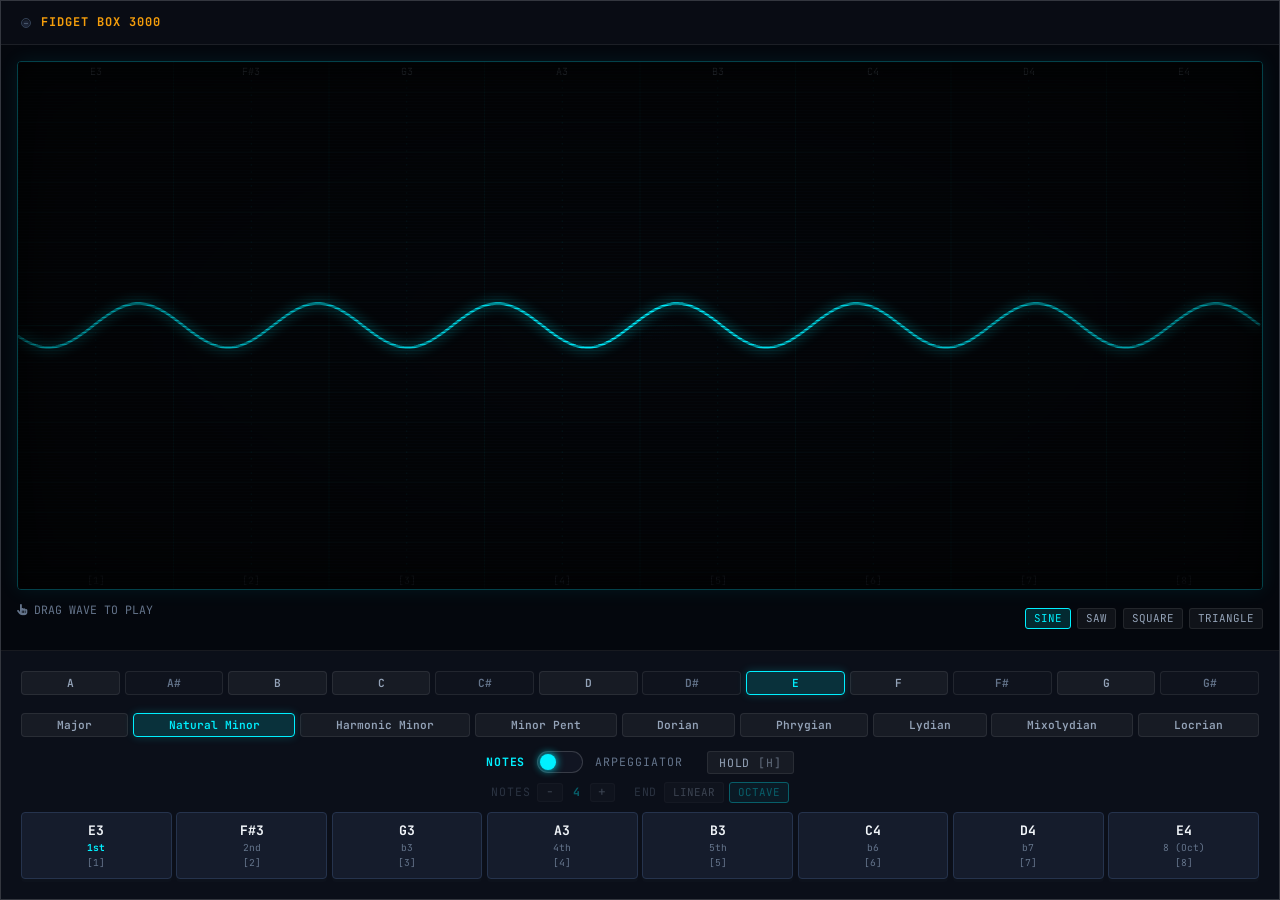
==== synth/index.html @ 09c52c7c "Split synth into ES modules; add /synth/ standalone PWA - js/synth/*: engine, voices, ribbon, scope," ====
<!DOCTYPE html>
<html lang="en">
<head>
  <meta charset="UTF-8">
  <meta name="viewport" content="width=device-width, initial-scale=1.0, maximum-scale=1.0, user-scalable=no, viewport-fit=cover">
  <title>Fidget Box 3000 | Zathu Software</title>
  <meta name="description" content="Fidget Box 3000: a playable scale synthesizer with an oscilloscope. Drag the wave or tap the keys. Works offline and installs as an app.">
  <meta name="theme-color" content="#07090e">
  <link rel="canonical" href="https://zathu.net/synth/">

  <!-- PWA -->
  <link rel="manifest" href="/synth/manifest.webmanifest">
  <meta name="mobile-web-app-capable" content="yes">
  <meta name="apple-mobile-web-app-capable" content="yes">
  <meta name="apple-mobile-web-app-title" content="Fidget Box">
  <meta name="apple-mobile-web-app-status-bar-style" content="black-translucent">
  <link rel="apple-touch-icon" href="/assets/synth/apple-touch-icon.png">

  <link rel="icon" type="image/svg+xml" href="/assets/favicon.svg">
  <link rel="alternate icon" href="/assets/synth/icon-192.png">

  <link rel="preconnect" href="https://fonts.googleapis.com">
  <link rel="preconnect" href="https://fonts.gstatic.com" crossorigin>
  <link href="https://fonts.googleapis.com/css2?family=Chakra+Petch:wght@500;600;700&family=JetBrains+Mono:wght@400;500;700;800&family=Space+Grotesk:wght@500;600;700;800&display=swap" rel="stylesheet">
  <link rel="stylesheet" href="https://cdnjs.cloudflare.com/ajax/libs/font-awesome/6.5.1/css/all.min.css">

  <link rel="stylesheet" href="/css/base.css">
  <link rel="stylesheet" href="/css/synth.css">
</head>
<body class="synth-app">
  <div id="synth-mount"></div>
  <script type="module" src="/js/synth-page.js"></script>
</body>
</html>
---- css/base.css ----
/* Shared by the site and the /synth app: design tokens, reset, page background. */
/* ==========================================================================
   ZATHU SOFTWARE - INDUSTRIAL CYBER-AUDIO / HACKER / GAMER DESIGN SYSTEM
   ========================================================================== */

:root {
  /* Color Palette */
  --bg-dark: #07090e;
  --bg-chassis: #0d111a;
  --bg-panel: #131826;
  --bg-panel-elevated: #1a2235;
  --bg-card: rgba(19, 24, 38, 0.75);
  
  --border-dim: rgba(255, 255, 255, 0.08);
  --border-mid: rgba(255, 255, 255, 0.16);
  --border-glow: rgba(0, 240, 255, 0.3);

  /* Cyber & Analog Accent Neon */
  --neon-cyan: #00f0ff;
  --neon-cyan-glow: rgba(0, 240, 255, 0.4);
  --neon-emerald: #10b981;
  --neon-emerald-glow: rgba(16, 185, 129, 0.4);
  --neon-amber: #f59e0b;
  --neon-amber-glow: rgba(245, 158, 11, 0.45);
  --neon-magenta: #ec4899;
  --neon-magenta-glow: rgba(236, 72, 153, 0.45);
  --neon-purple: #a855f7;
  --neon-purple-glow: rgba(168, 85, 247, 0.4);

  /* Text Colors */
  --text-main: #f1f5f9;
  --text-muted: #94a3b8;
  --text-dim: #64748b;
  --text-code: #38bdf8;

  /* Typography */
  --font-display: 'Space Grotesk', -apple-system, BlinkMacSystemFont, sans-serif;
  --font-mono: 'JetBrains Mono', 'Fira Code', monospace;
  --font-accent: 'Chakra Petch', 'Space Grotesk', sans-serif;

  /* Layout */
  --max-width: 1240px;
  --header-height: 72px;
  --radius-sm: 4px;
  --radius-md: 8px;
  --radius-lg: 14px;
  --radius-xl: 20px;
}

/* Base & Reset */
*, *::before, *::after {
  box-sizing: border-box;
  margin: 0;
  padding: 0;
}

html {
  scroll-behavior: smooth;
  font-size: 16px;
  background-color: var(--bg-dark);
  color: var(--text-main);
  font-family: var(--font-display);
  -webkit-font-smoothing: antialiased;
  -moz-osx-font-smoothing: grayscale;
}

body {
  min-height: 100vh;
  background: 
    radial-gradient(circle at 10% 20%, rgba(168, 85, 247, 0.12) 0%, transparent 40%),
    radial-gradient(circle at 90% 10%, rgba(0, 240, 255, 0.10) 0%, transparent 45%),
    radial-gradient(circle at 50% 50%, rgba(16, 185, 129, 0.06) 0%, transparent 60%),
    radial-gradient(circle at 80% 85%, rgba(245, 158, 11, 0.08) 0%, transparent 50%),
    linear-gradient(180deg, #06070a 0%, #0a0e17 50%, #06080e 100%);
  background-attachment: fixed;
  overflow-x: hidden;
  position: relative;
  line-height: 1.6;
}

/* Subtle PCB / Grid Pattern in background */
body::before {
  content: '';
  position: fixed;
  top: 0;
  left: 0;
  right: 0;
  bottom: 0;
  background-image: 
    linear-gradient(rgba(255, 255, 255, 0.018) 1px, transparent 1px),
    linear-gradient(90deg, rgba(255, 255, 255, 0.018) 1px, transparent 1px);
  background-size: 40px 40px;
  pointer-events: none;
  z-index: 0;
}

/* Links & Typography */
a {
  color: inherit;
  text-decoration: none;
  transition: all 0.2s cubic-bezier(0.16, 1, 0.3, 1);
}

code, pre, .font-mono {
  font-family: var(--font-mono);
}

.font-accent {
  font-family: var(--font-accent);
}

/* No pinch or double-tap zoom: allow scrolling only */
html,
body {
  touch-action: pan-x pan-y;
}

/* Container */
.container {
  width: 100%;
  max-width: var(--max-width);
  margin: 0 auto;
  padding: 0 1.5rem;
  position: relative;
  z-index: 2;
}
---- css/synth.css ----
/* The synth rack (FIDGET BOX 3000). Shared by the site's hero and the /synth app. */
/* Hero Hardware Rack Card / Oscilloscope */
.hardware-chassis-card {
  background: var(--bg-chassis);
  border: 1px solid var(--border-mid);
  border-radius: var(--radius-lg);
  box-shadow: 
    0 20px 50px rgba(0, 0, 0, 0.7),
    0 0 0 1px rgba(255, 255, 255, 0.05),
    inset 0 1px 0 rgba(255, 255, 255, 0.1);
  overflow: hidden;
  position: relative;
}

.hardware-rack-header {
  background: #090c14;
  padding: 0.75rem 1.25rem;
  border-bottom: 1px solid var(--border-dim);
  display: flex;
  justify-content: space-between;
  align-items: center;
  font-family: var(--font-mono);
  font-size: 0.75rem;
}

.rack-header-left {
  display: flex;
  align-items: center;
  gap: 0.6rem;
  color: var(--text-muted);
}

.rack-screw {
  width: 10px;
  height: 10px;
  background: #1e2638;
  border-radius: 50%;
  border: 1px solid #334155;
  box-shadow: inset 0 1px 2px rgba(0,0,0,0.8);
  position: relative;
}

.rack-screw::before {
  content: '';
  position: absolute;
  top: 4px; left: 2px; right: 2px; height: 1px;
  background: #475569;
}

.rack-title {
  font-weight: 700;
  letter-spacing: 1px;
  color: var(--neon-amber);
}

.rack-header-right {
  display: flex;
  align-items: center;
  gap: 0.5rem;
}

.led-cluster {
  display: flex;
  gap: 0.35rem;
}

.led {
  width: 6px;
  height: 6px;
  border-radius: 50%;
}

.led-cyan { background: var(--neon-cyan); box-shadow: 0 0 6px var(--neon-cyan); }
.led-magenta { background: var(--neon-magenta); box-shadow: 0 0 6px var(--neon-magenta); }
.led-green { background: var(--neon-emerald); box-shadow: 0 0 6px var(--neon-emerald); }

/* Oscilloscope Display with Permanent CRT Phosphor Tube */
.oscilloscope-screen-wrapper {
  background: #04070d;
  position: relative;
  padding: 1rem;
  border-bottom: 1px solid var(--border-dim);
}

.oscilloscope-crt-frame {
  position: relative;
  overflow: hidden;
  border-radius: var(--radius-sm);
  border: 1px solid rgba(0, 240, 255, 0.25);
  box-shadow: 
    inset 0 0 40px rgba(0, 0, 0, 0.95),
    inset 0 0 15px rgba(0, 240, 255, 0.1),
    0 0 20px rgba(0, 240, 255, 0.08);
}

.oscilloscope-canvas {
  width: 100%;
  height: 180px;
  display: block;
  background: #020509;
}

/* Permanent CRT Phosphor Scanlines & Bezel Vignette */
.oscilloscope-crt-scanlines {
  position: absolute;
  top: 0;
  left: 0;
  right: 0;
  bottom: 0;
  pointer-events: none;
  background: 
    linear-gradient(rgba(18, 16, 16, 0) 50%, rgba(0, 0, 0, 0.38) 50%),
    radial-gradient(ellipse at center, rgba(0, 240, 255, 0.03) 0%, rgba(0, 0, 0, 0.55) 90%);
  background-size: 100% 3px, 100% 100%;
  border-radius: var(--radius-sm);
  box-shadow: 
    inset 0 0 35px rgba(0, 0, 0, 0.95),
    inset 0 1px 1px rgba(255, 255, 255, 0.12);
  mix-blend-mode: hard-light;
}

.oscilloscope-meta {
  display: flex;
  justify-content: space-between;
  align-items: center;
  margin-top: 0.75rem;
  font-family: var(--font-mono);
  font-size: 0.72rem;
  color: var(--text-dim);
}

.scope-wave-selector {
  display: flex;
  gap: 0.4rem;
}

.scope-btn {
  background: rgba(255, 255, 255, 0.05);
  border: 1px solid var(--border-dim);
  color: var(--text-muted);
  font-family: var(--font-mono);
  font-size: 0.68rem;
  padding: 0.15rem 0.5rem;
  border-radius: 3px;
  cursor: pointer;
  transition: all 0.2s;
}

.scope-btn.active, .scope-btn:hover {
  background: rgba(0, 240, 255, 0.15);
  color: var(--neon-cyan);
  border-color: var(--neon-cyan);
}

/* Interactive Key of E Scale / Mode Synthesizer */
.synth-bar-controls {
  padding: 1.25rem;
  background: #0b0f19;
}

.mode-switcher-bar {
  display: flex;
  align-items: center;
  justify-content: space-between;
  flex-wrap: wrap;
  gap: 0.5rem;
  margin-bottom: 0.85rem;
  font-family: var(--font-mono);
}

.mode-bar-label {
  font-size: 0.72rem;
  color: var(--text-dim);
  text-transform: uppercase;
  letter-spacing: 0.8px;
  display: flex;
  align-items: center;
  gap: 0.4rem;
  font-weight: 700;
}

.root-key-selector {
  display: flex;
  align-items: center;
  gap: 0.35rem;
}

.synth-select {
  background: #111827;
  border: 1px solid var(--border-mid);
  color: var(--neon-cyan);
  font-family: var(--font-mono);
  font-size: 0.72rem;
  font-weight: 700;
  padding: 0.2rem 0.5rem;
  border-radius: var(--radius-sm);
  cursor: pointer;
  outline: none;
  transition: all 0.2s ease;
}

.synth-select:hover, .synth-select:focus {
  border-color: var(--neon-cyan);
  box-shadow: 0 0 8px rgba(0, 240, 255, 0.25);
}

.mode-btn-group {
  display: flex;
  align-items: center;
  gap: 0.3rem;
  flex-wrap: wrap;
}

.mode-btn {
  background: rgba(255, 255, 255, 0.05);
  border: 1px solid var(--border-dim);
  color: var(--text-muted);
  font-family: var(--font-mono);
  font-size: 0.7rem;
  font-weight: 600;
  padding: 0.25rem 0.5rem;
  border-radius: var(--radius-sm);
  cursor: pointer;
  transition: all 0.18s ease;
}

.mode-btn:hover {
  background: rgba(255, 255, 255, 0.1);
  color: var(--text-main);
  border-color: var(--border-mid);
}

.mode-btn.active {
  background: rgba(0, 240, 255, 0.15);
  color: var(--neon-cyan);
  border-color: var(--neon-cyan);
  box-shadow: 0 0 10px rgba(0, 240, 255, 0.2);
}

/* Number buttons row: strictly flex single-row on desktop */
.synth-keys-grid {
  display: flex;
  flex-wrap: nowrap;
  gap: 0.3rem;
  width: 100%;
}

.synth-key {
  flex: 1 1 0;
  min-width: 0;
  background: #151c2c;
  border: 1px solid #25334d;
  border-radius: var(--radius-sm);
  padding: 0.55rem 0.1rem;
  display: flex;
  flex-direction: column;
  align-items: center;
  justify-content: center;
  cursor: pointer;
  user-select: none;
  transition: all 0.12s ease;
  box-shadow: 0 3px 0 #0d121c;
  text-align: center;
  overflow: hidden;
}

.synth-key:hover {
  background: #1c273e;
  border-color: var(--neon-cyan);
}

.synth-key:active, .synth-key.key-pressed, .synth-key.key-held {
  transform: translateY(2px);
  box-shadow: 0 1px 0 #0d121c;
  background: rgba(0, 240, 255, 0.25);
  border-color: var(--neon-cyan);
}

.synth-note-name {
  font-family: var(--font-mono);
  font-size: 0.82rem;
  font-weight: 700;
  color: var(--text-main);
  white-space: nowrap;
}

.synth-key-degree {
  font-family: var(--font-mono);
  font-size: 0.6rem;
  color: var(--text-dim);
  margin-top: 0.1rem;
  white-space: nowrap;
}

.synth-key.is-root .synth-key-degree {
  color: var(--neon-cyan);
  font-weight: 700;
}

.synth-key-shortcut {
  font-family: var(--font-mono);
  font-size: 0.6rem;
  color: #64748b;
  margin-top: 0.15rem;
}

.arp-switcher {
  display: flex;
  align-items: center;
  justify-content: center;
  gap: 0.75rem;
  margin: 0.75rem 0 0.5rem;
  font-family: var(--font-mono);
  font-size: 0.72rem;
  letter-spacing: 0.08em;
}

.arp-label {
  color: var(--text-dim);
  transition: color 0.2s ease;
}

.arp-label.active {
  color: var(--neon-cyan);
  font-weight: 700;
}

.arp-switch {
  position: relative;
  display: inline-block;
  width: 46px;
  height: 22px;
  cursor: pointer;
}

.arp-switch input {
  position: absolute;
  opacity: 0;
  width: 100%;
  height: 100%;
  margin: 0;
  cursor: pointer;
}

.arp-slider {
  position: absolute;
  inset: 0;
  background: #111522;
  border: 1px solid var(--border-mid);
  border-radius: 999px;
  transition: background 0.2s ease, border-color 0.2s ease;
  pointer-events: none;
}

.arp-slider::before {
  content: '';
  position: absolute;
  top: 2px;
  left: 2px;
  width: 16px;
  height: 16px;
  border-radius: 50%;
  background: var(--neon-cyan);
  box-shadow: 0 0 8px var(--neon-cyan);
  transition: transform 0.2s ease;
}

.arp-switch input:checked + .arp-slider {
  border-color: var(--neon-cyan);
}

.arp-switch input:checked + .arp-slider::before {
  transform: translateX(24px);
}

.arp-switch input:focus-visible + .arp-slider {
  outline: 2px solid var(--neon-cyan);
  outline-offset: 2px;
}

/* Glyph button replacing the LED cluster in the rack header */
.rack-max-btn {
  background: transparent;
  border: 1px solid var(--border-mid);
  border-radius: 4px;
  color: var(--neon-cyan);
  font-size: 0.95rem;
  line-height: 1;
  width: 26px;
  height: 22px;
  padding: 0;
  cursor: pointer;
  transition: background 0.15s ease, box-shadow 0.15s ease;
}

.rack-max-btn:hover,
.rack-max-btn:focus-visible {
  background: rgba(0, 240, 255, 0.12);
  box-shadow: 0 0 8px rgba(0, 240, 255, 0.35);
  outline: none;
}

/* Maximized rack: header + controls stay visible, the scope takes the remaining space */
body.scope-max-open {
  overflow: hidden;
}

.hardware-chassis-card.scope-maximized {
  position: fixed;
  inset: 0;
  z-index: 10000;
  display: flex;
  flex-direction: column;
  border-radius: 0;
  overflow-y: auto;
}

.scope-maximized .oscilloscope-screen-wrapper {
  flex: 1;
  min-height: 200px;
  display: flex;
  flex-direction: column;
}

.scope-maximized .oscilloscope-crt-frame {
  flex: 1;
  min-height: 0;
}

.scope-maximized .oscilloscope-canvas {
  position: absolute;
  inset: 0;
  width: 100%;
  height: 100%;
}

.scope-maximized .oscilloscope-meta {
  flex-wrap: wrap;
  gap: 0.5rem;
}

/* Scope status: always two lines so the layout never shifts */
#scope-status-text {
  flex: 1 1 0;
  min-width: 0;
  line-height: 1.4;
  min-height: 2.8em;
  margin-right: 0.75rem;
}

.scope-wave-selector {
  flex-shrink: 0;
}

/* Key buttons (replace the key dropdown): one even row of 12 chromatic notes */
.key-btn-group {
  display: flex;
  gap: 0.3rem;
  flex: 1 1 100%;
  margin-bottom: 0.6rem;
}

.key-btn-group .key-btn {
  flex: 1 1 0;
  min-width: 0;
  padding: 0.25rem 0;
  text-align: center;
}

.key-btn-group .key-btn-sharp {
  background: rgba(255, 255, 255, 0.02);
  color: var(--text-dim);
}

.key-btn-group .key-btn-sharp.active {
  color: var(--neon-cyan);
}

/* HOLD button (sustain latch) */
.hold-btn {
  margin-left: 0.75rem;
  background: rgba(255, 255, 255, 0.05);
  border: 1px solid var(--border-dim);
  color: var(--text-muted);
  font-family: var(--font-mono);
  font-size: 0.72rem;
  letter-spacing: 0.08em;
  padding: 0.2rem 0.7rem;
  border-radius: 3px;
  cursor: pointer;
  transition: all 0.2s;
}

.hold-btn:hover {
  background: rgba(255, 255, 255, 0.1);
  color: var(--text-main);
  border-color: var(--border-mid);
}

.hold-btn.active {
  background: rgba(0, 240, 255, 0.15);
  color: var(--neon-cyan);
  border-color: var(--neon-cyan);
}

/* Mode buttons: justify to fill the full row width (wrapped rows stretch too) */
.mode-btn-group {
  flex: 1 1 100%;
}

.mode-btn-group .mode-btn {
  flex: 1 1 auto;
  text-align: center;
}

.hold-key-hint {
  opacity: 0.6;
}

/* No keyboard on touch-only devices: hide the [key] hints */
@media (hover: none) and (pointer: coarse) {
  .synth-key-shortcut,
  .hold-key-hint {
    display: none;
  }
}

/* Arpeggio options */
.arp-options {
  display: flex;
  align-items: center;
  justify-content: center;
  gap: 0.4rem;
  margin: 0 0 0.6rem;
  font-family: var(--font-mono);
  font-size: 0.72rem;
  transition: opacity 0.2s ease;
}

.arp-options.is-off {
  opacity: 0.35;
}

.arp-opt-label {
  color: var(--text-dim);
  letter-spacing: 0.08em;
}

.arp-opt-gap {
  margin-left: 0.75rem;
}

.arp-notes-val {
  min-width: 1.2em;
  text-align: center;
  color: var(--neon-cyan);
  font-weight: 700;
}

.arp-end-group {
  display: flex;
  gap: 0.3rem;
}

.arp-opt-btn {
  background: rgba(255, 255, 255, 0.05);
  border: 1px solid var(--border-dim);
  color: var(--text-muted);
  font-family: var(--font-mono);
  font-size: 0.68rem;
  padding: 0.15rem 0.5rem;
  border-radius: 3px;
  cursor: pointer;
  transition: all 0.2s;
}

.arp-step-btn {
  min-width: 1.6rem;
  padding: 0.15rem 0;
  font-size: 0.8rem;
  line-height: 1;
}

.arp-opt-btn:hover:not(:disabled) {
  background: rgba(255, 255, 255, 0.1);
  color: var(--text-main);
  border-color: var(--border-mid);
}

.arp-opt-btn.active {
  background: rgba(0, 240, 255, 0.15);
  color: var(--neon-cyan);
  border-color: var(--neon-cyan);
}

.arp-opt-btn:disabled {
  cursor: default;
}

/* − / + : dim and block when the count is at the end of its range */
.arp-options:not(.is-off) .arp-step-btn:disabled {
  opacity: 0.3;
  color: var(--text-dim);
  background: transparent;
  border-style: dashed;
  cursor: not-allowed;
}

.arp-options:not(.is-off) .arp-step-btn:not(:disabled) {
  color: var(--neon-cyan);
  border-color: rgba(0, 240, 255, 0.4);
  cursor: pointer;
}

/* /synth app (body.synth-app): the rack always fills the viewport, so no maximize toggle,
   and the safe areas keep it clear of notches and the home indicator when installed. */
body.synth-app .rack-max-btn {
  display: none;
}

body.synth-app .hardware-chassis-card.scope-maximized {
  padding: env(safe-area-inset-top) env(safe-area-inset-right) env(safe-area-inset-bottom) env(safe-area-inset-left);
}
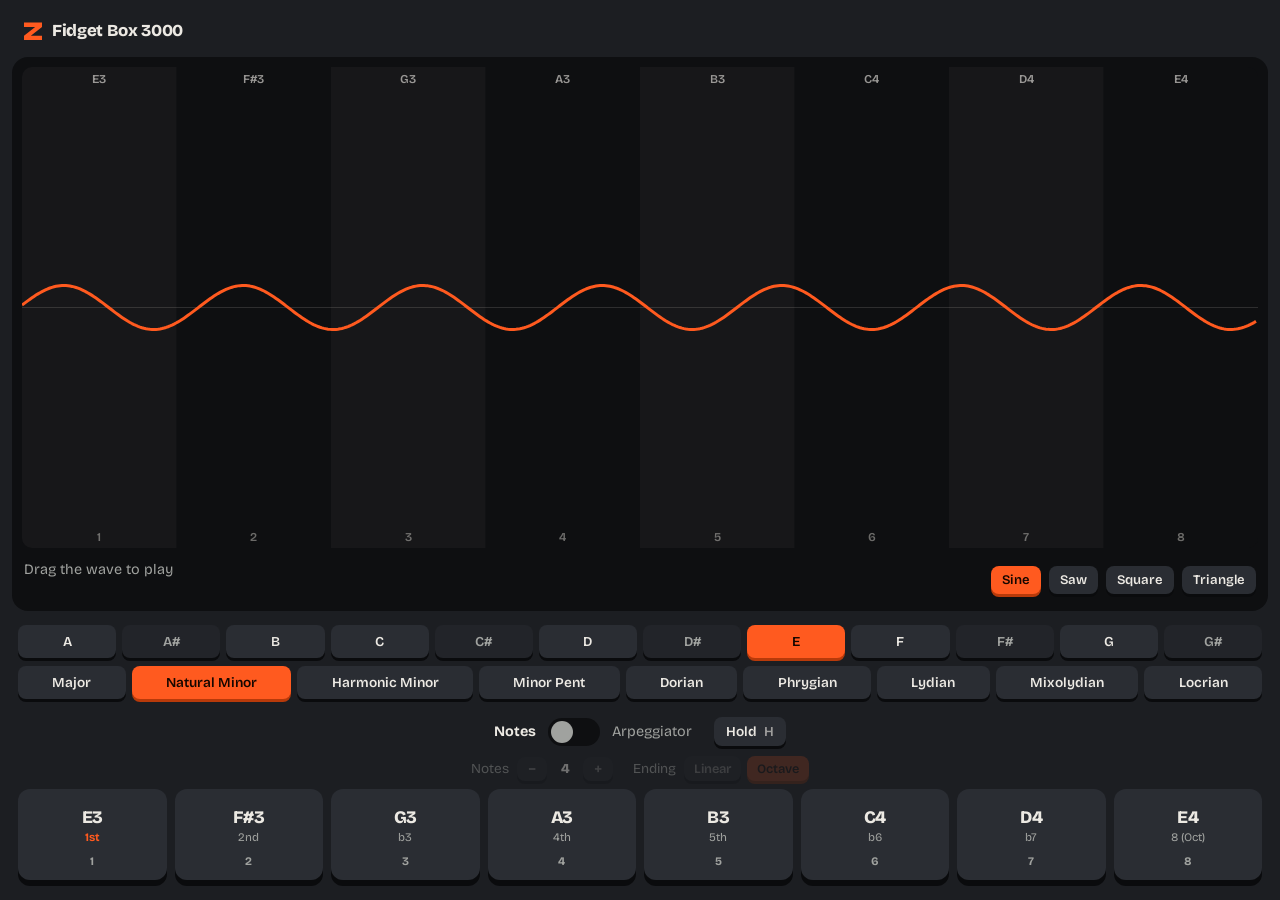
==== commit 01d28e13: "Restyle Fidget Box to match the site: graphite body, flat screen, press-down keys, orange accent" ====
--- a/synth/index.html
+++ b/synth/index.html
@@ -5,7 +5,7 @@
   <meta name="viewport" content="width=device-width, initial-scale=1.0, maximum-scale=1.0, user-scalable=no, viewport-fit=cover">
   <title>Fidget Box 3000 | Zathu Software</title>
   <meta name="description" content="Fidget Box 3000: a playable scale synthesizer with an oscilloscope. Drag the wave or tap the keys. Works offline and installs as an app.">
-  <meta name="theme-color" content="#07090e">
+  <meta name="theme-color" content="#131416">
   <link rel="canonical" href="https://zathu.net/synth/">
 
   <!-- PWA -->
@@ -21,8 +21,7 @@
 
   <link rel="preconnect" href="https://fonts.googleapis.com">
   <link rel="preconnect" href="https://fonts.gstatic.com" crossorigin>
-  <link href="https://fonts.googleapis.com/css2?family=Chakra+Petch:wght@500;600;700&family=JetBrains+Mono:wght@400;500;700;800&family=Space+Grotesk:wght@500;600;700;800&display=swap" rel="stylesheet">
-  <link rel="stylesheet" href="https://cdnjs.cloudflare.com/ajax/libs/font-awesome/6.5.1/css/all.min.css">
+  <link href="https://fonts.googleapis.com/css2?family=Bricolage+Grotesque:opsz,wght@12..96,500;12..96,700;12..96,800&display=swap" rel="stylesheet">
 
   <link rel="stylesheet" href="/css/base.css">
   <link rel="stylesheet" href="/css/synth.css">
--- a/css/synth.css
+++ b/css/synth.css
@@ -1,623 +1,178 @@
-/* The synth rack (FIDGET BOX 3000). Shared by the site's hero and the /synth app. */
-/* Hero Hardware Rack Card / Oscilloscope */
+/* Fidget Box 3000: a pocket synth in Zathu's hardware language.
+   Shared by the site's hero and the /synth app. Graphite body, flat recessed screen,
+   one hot orange, keys that press down. */
+
 .hardware-chassis-card {
-  background: var(--bg-chassis);
-  border: 1px solid var(--border-mid);
-  border-radius: var(--radius-lg);
-  box-shadow: 
-    0 20px 50px rgba(0, 0, 0, 0.7),
-    0 0 0 1px rgba(255, 255, 255, 0.05),
-    inset 0 1px 0 rgba(255, 255, 255, 0.1);
+  --fb-body: #1c1e22;
+  --fb-key: #2a2d33;
+  --fb-key-hi: #353941;
+  --fb-well: #0e0f11;
+  --fb-shade: #0a0b0d;
+  --fb-ink: #ece9e3;
+  --fb-dim: #a0a29f;
+  --fb-hot: #ff5a1f;
+  --fb-hot-dark: #b83a0a;
+  --fb-amber: #ffc766;
+  --fb-font: 'Bricolage Grotesque', system-ui, -apple-system, sans-serif;
+
+  background: var(--fb-body);
+  color: var(--fb-ink);
+  font-family: var(--fb-font);
+  border-radius: 22px;
+  box-shadow: 0 8px 0 var(--fb-shade);
+  padding: 8px;
+  position: relative;
   overflow: hidden;
-  position: relative;
 }
 
+.hardware-chassis-card button { font-family: var(--fb-font); }
+.hardware-chassis-card button:focus-visible,
+.hardware-chassis-card input:focus-visible + .arp-slider { outline: 3px solid var(--fb-hot); outline-offset: 2px; }
+
+/* Header: the Z, the name, one button */
 .hardware-rack-header {
-  background: #090c14;
-  padding: 0.75rem 1.25rem;
-  border-bottom: 1px solid var(--border-dim);
   display: flex;
   justify-content: space-between;
   align-items: center;
-  font-family: var(--font-mono);
-  font-size: 0.75rem;
+  padding: 10px 12px 12px;
+}
+.rack-header-left { display: flex; align-items: center; gap: 10px; }
+.rack-z {
+  width: 18px; height: 18px; background: var(--fb-hot);
+  clip-path: polygon(0 0, 100% 0, 100% 26%, 38% 74%, 100% 74%, 100% 100%, 0 100%, 0 74%, 62% 26%, 0 26%);
+}
+.rack-title { font-size: 1.05rem; font-weight: 800; letter-spacing: -0.02em; color: var(--fb-ink); }
+.rack-header-right { display: flex; align-items: center; gap: 8px; }
+
+/* Shared key feel */
+.rack-max-btn, .scope-btn, .mode-btn, .hold-btn, .arp-opt-btn {
+  background: var(--fb-key);
+  border: 0;
+  color: var(--fb-ink);
+  border-radius: 8px;
+  cursor: pointer;
+  font-weight: 600;
+  box-shadow: 0 3px 0 var(--fb-shade);
+  transition: transform .12s cubic-bezier(.22,1,.36,1), box-shadow .12s cubic-bezier(.22,1,.36,1), background-color .15s;
+}
+.rack-max-btn:hover, .scope-btn:hover, .mode-btn:hover, .hold-btn:hover, .arp-opt-btn:hover:not(:disabled) { background: var(--fb-key-hi); }
+.rack-max-btn:active, .scope-btn:active, .mode-btn:active, .hold-btn:active, .arp-opt-btn:active:not(:disabled) { transform: translateY(3px); box-shadow: 0 0 0 var(--fb-shade); transition-duration: .04s; }
+.scope-btn.active, .mode-btn.active, .hold-btn.active, .arp-opt-btn.active {
+  background: var(--fb-hot); color: #160700; box-shadow: 0 3px 0 var(--fb-hot-dark);
+}
+.scope-btn.active:active, .mode-btn.active:active, .hold-btn.active:active, .arp-opt-btn.active:active { box-shadow: 0 0 0 var(--fb-hot-dark); }
+
+.rack-max-btn { font-size: .85rem; padding: 7px 12px; }
+
+/* Screen: a flat recessed well */
+.oscilloscope-screen-wrapper {
+  background: var(--fb-well);
+  border-radius: 16px;
+  padding: 10px 10px 12px;
+  position: relative;
+}
+.oscilloscope-crt-frame { position: relative; overflow: hidden; border-radius: 10px; }
+.oscilloscope-canvas { width: 100%; height: 180px; display: block; touch-action: none; background: var(--fb-well); }
+
+.oscilloscope-meta { display: flex; justify-content: space-between; align-items: center; margin-top: 12px; padding: 0 2px; font-size: .9rem; color: var(--fb-dim); }
+.scope-wave-selector { display: flex; gap: 8px; flex-shrink: 0; }
+.scope-btn { font-size: .82rem; padding: 6px 11px; }
+
+/* Controls */
+.synth-bar-controls { padding: 14px 6px 8px; }
+.mode-switcher-bar { display: flex; flex-wrap: wrap; gap: 8px; margin-bottom: 14px; }
+.key-btn-group { display: flex; gap: 6px; flex: 1 1 100%; }
+.key-btn-group .key-btn { flex: 1 1 0; min-width: 0; padding: 8px 0; text-align: center; font-size: .85rem; }
+.key-btn-group .key-btn-sharp:not(.active) { background: #222429; color: var(--fb-dim); }
+.mode-btn-group { display: flex; flex-wrap: wrap; gap: 6px; flex: 1 1 100%; }
+.mode-btn-group .mode-btn { flex: 1 1 auto; text-align: center; font-size: .85rem; padding: 8px 10px; }
+
+/* The eight note keys: big, chunky, they press down */
+.synth-keys-grid { display: flex; flex-wrap: nowrap; gap: 8px; width: 100%; }
+.synth-key {
+  flex: 1 1 0; min-width: 0;
+  background: var(--fb-key); border: 0; border-radius: 12px;
+  padding: 18px 2px 12px;
+  display: flex; flex-direction: column; align-items: center; justify-content: flex-end; gap: 2px;
+  cursor: pointer; user-select: none; text-align: center; overflow: hidden;
+  box-shadow: 0 6px 0 var(--fb-shade);
+  transition: transform .1s cubic-bezier(.22,1,.36,1), box-shadow .1s cubic-bezier(.22,1,.36,1), background-color .12s;
+}
+.synth-key:hover { background: var(--fb-key-hi); }
+.synth-key:active, .synth-key.key-pressed, .synth-key.key-held {
+  transform: translateY(5px); box-shadow: 0 1px 0 var(--fb-shade);
+  background: var(--fb-hot); transition-duration: .04s;
+}
+.synth-note-name { font-size: 1.1rem; font-weight: 800; letter-spacing: -0.02em; color: var(--fb-ink); white-space: nowrap; }
+.synth-key-degree { font-size: .72rem; color: var(--fb-dim); white-space: nowrap; }
+.synth-key-shortcut { font-size: .72rem; font-weight: 700; color: var(--fb-dim); margin-top: 8px; }
+.synth-key.is-root .synth-key-degree { color: var(--fb-hot); font-weight: 700; }
+.synth-key:active .synth-note-name, .synth-key.key-pressed .synth-note-name, .synth-key.key-held .synth-note-name,
+.synth-key:active .synth-key-degree, .synth-key.key-pressed .synth-key-degree, .synth-key.key-held .synth-key-degree,
+.synth-key:active .synth-key-shortcut, .synth-key.key-pressed .synth-key-shortcut, .synth-key.key-held .synth-key-shortcut { color: #160700; }
+
+/* Notes / arpeggiator switch, hold */
+.arp-switcher { display: flex; align-items: center; justify-content: center; gap: 12px; margin: 18px 0 10px; font-size: .9rem; }
+.arp-label { color: var(--fb-dim); transition: color .2s; }
+.arp-label.active { color: var(--fb-ink); font-weight: 700; }
+.arp-switch { position: relative; display: inline-block; width: 52px; height: 28px; cursor: pointer; }
+.arp-switch input { position: absolute; opacity: 0; width: 100%; height: 100%; margin: 0; cursor: pointer; }
+.arp-slider { position: absolute; inset: 0; background: var(--fb-well); border-radius: 999px; pointer-events: none; }
+.arp-slider::before {
+  content: ''; position: absolute; top: 3px; left: 3px; width: 22px; height: 22px; border-radius: 50%;
+  background: var(--fb-dim);
+  transition: transform .3s cubic-bezier(0.34, 1.36, 0.64, 1), background-color .2s;
+}
+.arp-switch input:checked + .arp-slider::before { transform: translateX(24px); background: var(--fb-hot); }
+.hold-btn { margin-left: 10px; font-size: .85rem; padding: 6px 12px; }
+.hold-key-hint { opacity: .6; margin-left: 4px; }
+
+.arp-options { display: flex; align-items: center; justify-content: center; gap: 8px; margin: 0 0 8px; font-size: .85rem; transition: opacity .2s; }
+.arp-options.is-off { opacity: .4; }
+.arp-opt-label { color: var(--fb-dim); }
+.arp-opt-gap { margin-left: 12px; }
+.arp-notes-val { min-width: 1.4em; text-align: center; color: var(--fb-ink); font-weight: 800; }
+.arp-end-group { display: flex; gap: 6px; }
+.arp-opt-btn { font-size: .8rem; padding: 5px 10px; }
+.arp-step-btn { min-width: 30px; padding: 4px 0; font-size: 1rem; line-height: 1; }
+.arp-opt-btn:disabled { cursor: not-allowed; opacity: .4; }
+
+/* Hints that need a keyboard */
+@media (hover: none) and (pointer: coarse) {
+  .synth-key-shortcut, .hold-key-hint { display: none; }
 }
 
-.rack-header-left {
-  display: flex;
-  align-items: center;
-  gap: 0.6rem;
-  color: var(--text-muted);
+/* Maximized: header and controls stay visible, the screen takes the remaining space */
+body.scope-max-open { overflow: hidden; }
+.hardware-chassis-card.scope-maximized {
+  position: fixed; inset: 0; z-index: 10000; display: flex; flex-direction: column;
+  border-radius: 0; box-shadow: none; overflow-y: auto; padding: 8px 12px 12px;
+}
+.scope-maximized .oscilloscope-screen-wrapper { flex: 1; min-height: 200px; display: flex; flex-direction: column; }
+.scope-maximized .oscilloscope-crt-frame { flex: 1; min-height: 0; }
+.scope-maximized .oscilloscope-canvas { position: absolute; inset: 0; width: 100%; height: 100%; }
+.scope-maximized .oscilloscope-meta { flex-wrap: wrap; gap: 8px; }
+
+/* Status: always two lines so nothing shifts */
+#scope-status-text { flex: 1 1 0; min-width: 0; line-height: 1.35; min-height: 2.7em; margin-right: 12px; }
+
+/* The /synth app (body.synth-app): the rack fills the viewport, no full-screen toggle,
+   safe areas keep it clear of notches and the home indicator when installed. */
+body.synth-app { background: #131416; }
+body.synth-app::before { display: none; }
+body.synth-app .rack-max-btn { display: none; }
+body.synth-app .hardware-chassis-card.scope-maximized {
+  padding: calc(8px + env(safe-area-inset-top)) calc(12px + env(safe-area-inset-right)) calc(12px + env(safe-area-inset-bottom)) calc(12px + env(safe-area-inset-left));
 }
 
-.rack-screw {
-  width: 10px;
-  height: 10px;
-  background: #1e2638;
-  border-radius: 50%;
-  border: 1px solid #334155;
-  box-shadow: inset 0 1px 2px rgba(0,0,0,0.8);
-  position: relative;
+@media (max-width: 560px) {
+  .key-btn-group { gap: 4px; }
+  .synth-keys-grid { gap: 5px; }
+  .synth-key { padding: 14px 0 10px; border-radius: 10px; }
+  .oscilloscope-meta { flex-direction: column; align-items: stretch; gap: 10px; }
+  .scope-wave-selector { flex-wrap: wrap; }
+  .scope-btn { flex: 1 1 auto; }
 }
-
-.rack-screw::before {
-  content: '';
-  position: absolute;
-  top: 4px; left: 2px; right: 2px; height: 1px;
-  background: #475569;
+@media (prefers-reduced-motion: reduce) {
+  .hardware-chassis-card *, .hardware-chassis-card *::before { transition-duration: .01ms !important; }
 }
-
-.rack-title {
-  font-weight: 700;
-  letter-spacing: 1px;
-  color: var(--neon-amber);
-}
-
-.rack-header-right {
-  display: flex;
-  align-items: center;
-  gap: 0.5rem;
-}
-
-.led-cluster {
-  display: flex;
-  gap: 0.35rem;
-}
-
-.led {
-  width: 6px;
-  height: 6px;
-  border-radius: 50%;
-}
-
-.led-cyan { background: var(--neon-cyan); box-shadow: 0 0 6px var(--neon-cyan); }
-.led-magenta { background: var(--neon-magenta); box-shadow: 0 0 6px var(--neon-magenta); }
-.led-green { background: var(--neon-emerald); box-shadow: 0 0 6px var(--neon-emerald); }
-
-/* Oscilloscope Display with Permanent CRT Phosphor Tube */
-.oscilloscope-screen-wrapper {
-  background: #04070d;
-  position: relative;
-  padding: 1rem;
-  border-bottom: 1px solid var(--border-dim);
-}
-
-.oscilloscope-crt-frame {
-  position: relative;
-  overflow: hidden;
-  border-radius: var(--radius-sm);
-  border: 1px solid rgba(0, 240, 255, 0.25);
-  box-shadow: 
-    inset 0 0 40px rgba(0, 0, 0, 0.95),
-    inset 0 0 15px rgba(0, 240, 255, 0.1),
-    0 0 20px rgba(0, 240, 255, 0.08);
-}
-
-.oscilloscope-canvas {
-  width: 100%;
-  height: 180px;
-  display: block;
-  background: #020509;
-}
-
-/* Permanent CRT Phosphor Scanlines & Bezel Vignette */
-.oscilloscope-crt-scanlines {
-  position: absolute;
-  top: 0;
-  left: 0;
-  right: 0;
-  bottom: 0;
-  pointer-events: none;
-  background: 
-    linear-gradient(rgba(18, 16, 16, 0) 50%, rgba(0, 0, 0, 0.38) 50%),
-    radial-gradient(ellipse at center, rgba(0, 240, 255, 0.03) 0%, rgba(0, 0, 0, 0.55) 90%);
-  background-size: 100% 3px, 100% 100%;
-  border-radius: var(--radius-sm);
-  box-shadow: 
-    inset 0 0 35px rgba(0, 0, 0, 0.95),
-    inset 0 1px 1px rgba(255, 255, 255, 0.12);
-  mix-blend-mode: hard-light;
-}
-
-.oscilloscope-meta {
-  display: flex;
-  justify-content: space-between;
-  align-items: center;
-  margin-top: 0.75rem;
-  font-family: var(--font-mono);
-  font-size: 0.72rem;
-  color: var(--text-dim);
-}
-
-.scope-wave-selector {
-  display: flex;
-  gap: 0.4rem;
-}
-
-.scope-btn {
-  background: rgba(255, 255, 255, 0.05);
-  border: 1px solid var(--border-dim);
-  color: var(--text-muted);
-  font-family: var(--font-mono);
-  font-size: 0.68rem;
-  padding: 0.15rem 0.5rem;
-  border-radius: 3px;
-  cursor: pointer;
-  transition: all 0.2s;
-}
-
-.scope-btn.active, .scope-btn:hover {
-  background: rgba(0, 240, 255, 0.15);
-  color: var(--neon-cyan);
-  border-color: var(--neon-cyan);
-}
-
-/* Interactive Key of E Scale / Mode Synthesizer */
-.synth-bar-controls {
-  padding: 1.25rem;
-  background: #0b0f19;
-}
-
-.mode-switcher-bar {
-  display: flex;
-  align-items: center;
-  justify-content: space-between;
-  flex-wrap: wrap;
-  gap: 0.5rem;
-  margin-bottom: 0.85rem;
-  font-family: var(--font-mono);
-}
-
-.mode-bar-label {
-  font-size: 0.72rem;
-  color: var(--text-dim);
-  text-transform: uppercase;
-  letter-spacing: 0.8px;
-  display: flex;
-  align-items: center;
-  gap: 0.4rem;
-  font-weight: 700;
-}
-
-.root-key-selector {
-  display: flex;
-  align-items: center;
-  gap: 0.35rem;
-}
-
-.synth-select {
-  background: #111827;
-  border: 1px solid var(--border-mid);
-  color: var(--neon-cyan);
-  font-family: var(--font-mono);
-  font-size: 0.72rem;
-  font-weight: 700;
-  padding: 0.2rem 0.5rem;
-  border-radius: var(--radius-sm);
-  cursor: pointer;
-  outline: none;
-  transition: all 0.2s ease;
-}
-
-.synth-select:hover, .synth-select:focus {
-  border-color: var(--neon-cyan);
-  box-shadow: 0 0 8px rgba(0, 240, 255, 0.25);
-}
-
-.mode-btn-group {
-  display: flex;
-  align-items: center;
-  gap: 0.3rem;
-  flex-wrap: wrap;
-}
-
-.mode-btn {
-  background: rgba(255, 255, 255, 0.05);
-  border: 1px solid var(--border-dim);
-  color: var(--text-muted);
-  font-family: var(--font-mono);
-  font-size: 0.7rem;
-  font-weight: 600;
-  padding: 0.25rem 0.5rem;
-  border-radius: var(--radius-sm);
-  cursor: pointer;
-  transition: all 0.18s ease;
-}
-
-.mode-btn:hover {
-  background: rgba(255, 255, 255, 0.1);
-  color: var(--text-main);
-  border-color: var(--border-mid);
-}
-
-.mode-btn.active {
-  background: rgba(0, 240, 255, 0.15);
-  color: var(--neon-cyan);
-  border-color: var(--neon-cyan);
-  box-shadow: 0 0 10px rgba(0, 240, 255, 0.2);
-}
-
-/* Number buttons row: strictly flex single-row on desktop */
-.synth-keys-grid {
-  display: flex;
-  flex-wrap: nowrap;
-  gap: 0.3rem;
-  width: 100%;
-}
-
-.synth-key {
-  flex: 1 1 0;
-  min-width: 0;
-  background: #151c2c;
-  border: 1px solid #25334d;
-  border-radius: var(--radius-sm);
-  padding: 0.55rem 0.1rem;
-  display: flex;
-  flex-direction: column;
-  align-items: center;
-  justify-content: center;
-  cursor: pointer;
-  user-select: none;
-  transition: all 0.12s ease;
-  box-shadow: 0 3px 0 #0d121c;
-  text-align: center;
-  overflow: hidden;
-}
-
-.synth-key:hover {
-  background: #1c273e;
-  border-color: var(--neon-cyan);
-}
-
-.synth-key:active, .synth-key.key-pressed, .synth-key.key-held {
-  transform: translateY(2px);
-  box-shadow: 0 1px 0 #0d121c;
-  background: rgba(0, 240, 255, 0.25);
-  border-color: var(--neon-cyan);
-}
-
-.synth-note-name {
-  font-family: var(--font-mono);
-  font-size: 0.82rem;
-  font-weight: 700;
-  color: var(--text-main);
-  white-space: nowrap;
-}
-
-.synth-key-degree {
-  font-family: var(--font-mono);
-  font-size: 0.6rem;
-  color: var(--text-dim);
-  margin-top: 0.1rem;
-  white-space: nowrap;
-}
-
-.synth-key.is-root .synth-key-degree {
-  color: var(--neon-cyan);
-  font-weight: 700;
-}
-
-.synth-key-shortcut {
-  font-family: var(--font-mono);
-  font-size: 0.6rem;
-  color: #64748b;
-  margin-top: 0.15rem;
-}
-
-.arp-switcher {
-  display: flex;
-  align-items: center;
-  justify-content: center;
-  gap: 0.75rem;
-  margin: 0.75rem 0 0.5rem;
-  font-family: var(--font-mono);
-  font-size: 0.72rem;
-  letter-spacing: 0.08em;
-}
-
-.arp-label {
-  color: var(--text-dim);
-  transition: color 0.2s ease;
-}
-
-.arp-label.active {
-  color: var(--neon-cyan);
-  font-weight: 700;
-}
-
-.arp-switch {
-  position: relative;
-  display: inline-block;
-  width: 46px;
-  height: 22px;
-  cursor: pointer;
-}
-
-.arp-switch input {
-  position: absolute;
-  opacity: 0;
-  width: 100%;
-  height: 100%;
-  margin: 0;
-  cursor: pointer;
-}
-
-.arp-slider {
-  position: absolute;
-  inset: 0;
-  background: #111522;
-  border: 1px solid var(--border-mid);
-  border-radius: 999px;
-  transition: background 0.2s ease, border-color 0.2s ease;
-  pointer-events: none;
-}
-
-.arp-slider::before {
-  content: '';
-  position: absolute;
-  top: 2px;
-  left: 2px;
-  width: 16px;
-  height: 16px;
-  border-radius: 50%;
-  background: var(--neon-cyan);
-  box-shadow: 0 0 8px var(--neon-cyan);
-  transition: transform 0.2s ease;
-}
-
-.arp-switch input:checked + .arp-slider {
-  border-color: var(--neon-cyan);
-}
-
-.arp-switch input:checked + .arp-slider::before {
-  transform: translateX(24px);
-}
-
-.arp-switch input:focus-visible + .arp-slider {
-  outline: 2px solid var(--neon-cyan);
-  outline-offset: 2px;
-}
-
-/* Glyph button replacing the LED cluster in the rack header */
-.rack-max-btn {
-  background: transparent;
-  border: 1px solid var(--border-mid);
-  border-radius: 4px;
-  color: var(--neon-cyan);
-  font-size: 0.95rem;
-  line-height: 1;
-  width: 26px;
-  height: 22px;
-  padding: 0;
-  cursor: pointer;
-  transition: background 0.15s ease, box-shadow 0.15s ease;
-}
-
-.rack-max-btn:hover,
-.rack-max-btn:focus-visible {
-  background: rgba(0, 240, 255, 0.12);
-  box-shadow: 0 0 8px rgba(0, 240, 255, 0.35);
-  outline: none;
-}
-
-/* Maximized rack: header + controls stay visible, the scope takes the remaining space */
-body.scope-max-open {
-  overflow: hidden;
-}
-
-.hardware-chassis-card.scope-maximized {
-  position: fixed;
-  inset: 0;
-  z-index: 10000;
-  display: flex;
-  flex-direction: column;
-  border-radius: 0;
-  overflow-y: auto;
-}
-
-.scope-maximized .oscilloscope-screen-wrapper {
-  flex: 1;
-  min-height: 200px;
-  display: flex;
-  flex-direction: column;
-}
-
-.scope-maximized .oscilloscope-crt-frame {
-  flex: 1;
-  min-height: 0;
-}
-
-.scope-maximized .oscilloscope-canvas {
-  position: absolute;
-  inset: 0;
-  width: 100%;
-  height: 100%;
-}
-
-.scope-maximized .oscilloscope-meta {
-  flex-wrap: wrap;
-  gap: 0.5rem;
-}
-
-/* Scope status: always two lines so the layout never shifts */
-#scope-status-text {
-  flex: 1 1 0;
-  min-width: 0;
-  line-height: 1.4;
-  min-height: 2.8em;
-  margin-right: 0.75rem;
-}
-
-.scope-wave-selector {
-  flex-shrink: 0;
-}
-
-/* Key buttons (replace the key dropdown): one even row of 12 chromatic notes */
-.key-btn-group {
-  display: flex;
-  gap: 0.3rem;
-  flex: 1 1 100%;
-  margin-bottom: 0.6rem;
-}
-
-.key-btn-group .key-btn {
-  flex: 1 1 0;
-  min-width: 0;
-  padding: 0.25rem 0;
-  text-align: center;
-}
-
-.key-btn-group .key-btn-sharp {
-  background: rgba(255, 255, 255, 0.02);
-  color: var(--text-dim);
-}
-
-.key-btn-group .key-btn-sharp.active {
-  color: var(--neon-cyan);
-}
-
-/* HOLD button (sustain latch) */
-.hold-btn {
-  margin-left: 0.75rem;
-  background: rgba(255, 255, 255, 0.05);
-  border: 1px solid var(--border-dim);
-  color: var(--text-muted);
-  font-family: var(--font-mono);
-  font-size: 0.72rem;
-  letter-spacing: 0.08em;
-  padding: 0.2rem 0.7rem;
-  border-radius: 3px;
-  cursor: pointer;
-  transition: all 0.2s;
-}
-
-.hold-btn:hover {
-  background: rgba(255, 255, 255, 0.1);
-  color: var(--text-main);
-  border-color: var(--border-mid);
-}
-
-.hold-btn.active {
-  background: rgba(0, 240, 255, 0.15);
-  color: var(--neon-cyan);
-  border-color: var(--neon-cyan);
-}
-
-/* Mode buttons: justify to fill the full row width (wrapped rows stretch too) */
-.mode-btn-group {
-  flex: 1 1 100%;
-}
-
-.mode-btn-group .mode-btn {
-  flex: 1 1 auto;
-  text-align: center;
-}
-
-.hold-key-hint {
-  opacity: 0.6;
-}
-
-/* No keyboard on touch-only devices: hide the [key] hints */
-@media (hover: none) and (pointer: coarse) {
-  .synth-key-shortcut,
-  .hold-key-hint {
-    display: none;
-  }
-}
-
-/* Arpeggio options */
-.arp-options {
-  display: flex;
-  align-items: center;
-  justify-content: center;
-  gap: 0.4rem;
-  margin: 0 0 0.6rem;
-  font-family: var(--font-mono);
-  font-size: 0.72rem;
-  transition: opacity 0.2s ease;
-}
-
-.arp-options.is-off {
-  opacity: 0.35;
-}
-
-.arp-opt-label {
-  color: var(--text-dim);
-  letter-spacing: 0.08em;
-}
-
-.arp-opt-gap {
-  margin-left: 0.75rem;
-}
-
-.arp-notes-val {
-  min-width: 1.2em;
-  text-align: center;
-  color: var(--neon-cyan);
-  font-weight: 700;
-}
-
-.arp-end-group {
-  display: flex;
-  gap: 0.3rem;
-}
-
-.arp-opt-btn {
-  background: rgba(255, 255, 255, 0.05);
-  border: 1px solid var(--border-dim);
-  color: var(--text-muted);
-  font-family: var(--font-mono);
-  font-size: 0.68rem;
-  padding: 0.15rem 0.5rem;
-  border-radius: 3px;
-  cursor: pointer;
-  transition: all 0.2s;
-}
-
-.arp-step-btn {
-  min-width: 1.6rem;
-  padding: 0.15rem 0;
-  font-size: 0.8rem;
-  line-height: 1;
-}
-
-.arp-opt-btn:hover:not(:disabled) {
-  background: rgba(255, 255, 255, 0.1);
-  color: var(--text-main);
-  border-color: var(--border-mid);
-}
-
-.arp-opt-btn.active {
-  background: rgba(0, 240, 255, 0.15);
-  color: var(--neon-cyan);
-  border-color: var(--neon-cyan);
-}
-
-.arp-opt-btn:disabled {
-  cursor: default;
-}
-
-/* − / + : dim and block when the count is at the end of its range */
-.arp-options:not(.is-off) .arp-step-btn:disabled {
-  opacity: 0.3;
-  color: var(--text-dim);
-  background: transparent;
-  border-style: dashed;
-  cursor: not-allowed;
-}
-
-.arp-options:not(.is-off) .arp-step-btn:not(:disabled) {
-  color: var(--neon-cyan);
-  border-color: rgba(0, 240, 255, 0.4);
-  cursor: pointer;
-}
-
-/* /synth app (body.synth-app): the rack always fills the viewport, so no maximize toggle,
-   and the safe areas keep it clear of notches and the home indicator when installed. */
-body.synth-app .rack-max-btn {
-  display: none;
-}
-
-body.synth-app .hardware-chassis-card.scope-maximized {
-  padding: env(safe-area-inset-top) env(safe-area-inset-right) env(safe-area-inset-bottom) env(safe-area-inset-left);
-}
